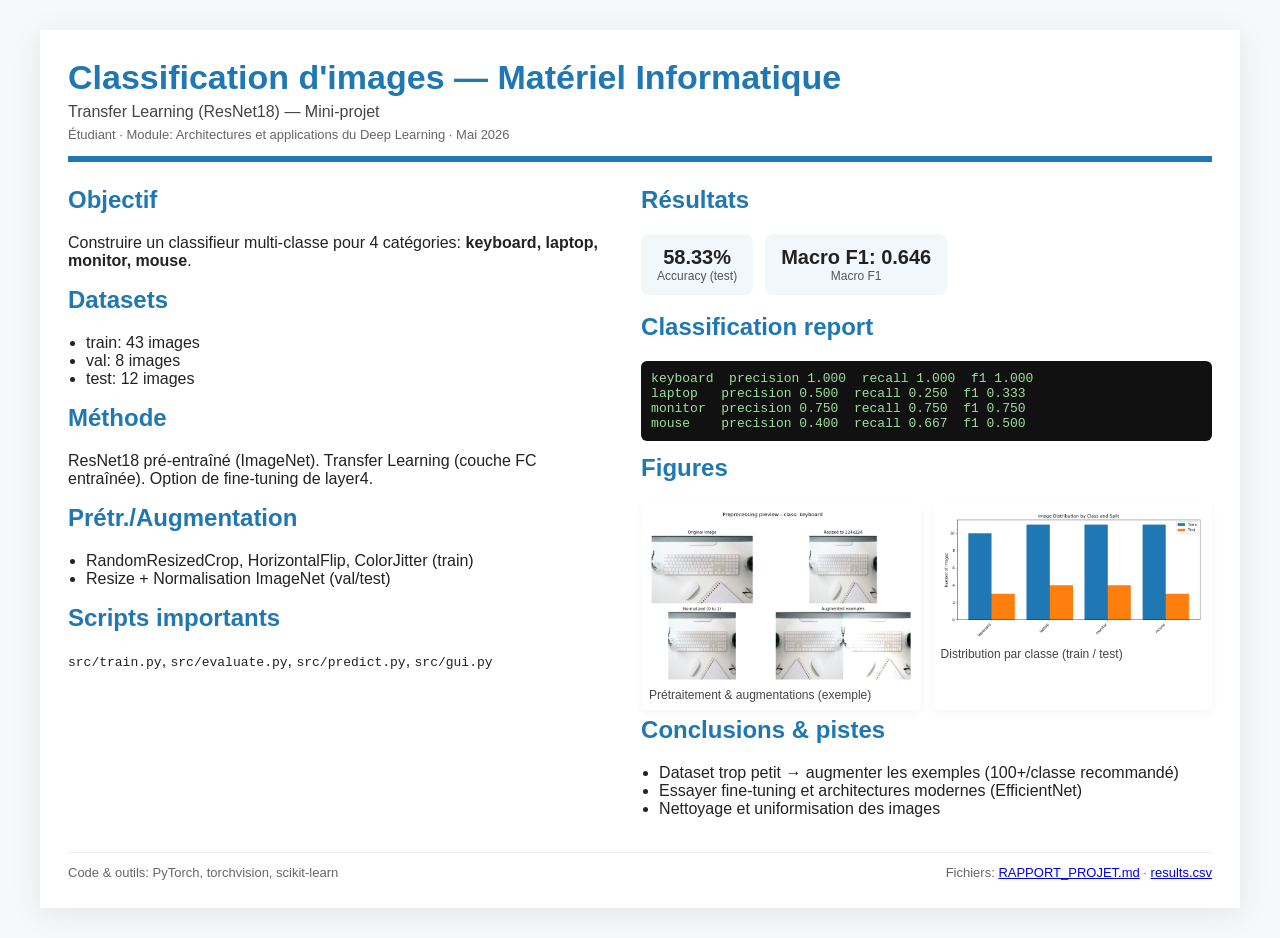
==== poster/index.html @ 9ba7bf4c "Add report, presentation, posters, and preprocessing preview script/figures" ====
<!doctype html>
<html lang="fr">
<head>
  <meta charset="utf-8">
  <meta name="viewport" content="width=device-width, initial-scale=1">
  <title>Poster — Classification Materiel Informatique</title>
  <link rel="stylesheet" href="styles.css">
</head>
<body>
  <div class="poster">
    <header class="masthead">
      <div class="title">Classification d'images — Matériel Informatique</div>
      <div class="subtitle">Transfer Learning (ResNet18) — Mini-projet</div>
      <div class="meta">Étudiant · Module: Architectures et applications du Deep Learning · Mai 2026</div>
    </header>

    <main class="content">
      <section class="col left">
        <h2>Objectif</h2>
        <p>Construire un classifieur multi-classe pour 4 catégories: <strong>keyboard, laptop, monitor, mouse</strong>.</p>

        <h2>Datasets</h2>
        <ul>
          <li>train: 43 images</li>
          <li>val: 8 images</li>
          <li>test: 12 images</li>
        </ul>

        <h2>Méthode</h2>
        <p>ResNet18 pré-entraîné (ImageNet). Transfer Learning (couche FC entraînée). Option de fine-tuning de layer4.</p>

        <h2>Prétr./Augmentation</h2>
        <ul>
          <li>RandomResizedCrop, HorizontalFlip, ColorJitter (train)</li>
          <li>Resize + Normalisation ImageNet (val/test)</li>
        </ul>

        <h2>Scripts importants</h2>
        <p><code>src/train.py</code>, <code>src/evaluate.py</code>, <code>src/predict.py</code>, <code>src/gui.py</code></p>
      </section>

      <section class="col right">
        <h2>Résultats</h2>
        <div class="metrics">
          <div class="metric">
            <div class="value">58.33%</div>
            <div class="label">Accuracy (test)</div>
          </div>
          <div class="metric">
            <div class="value">Macro F1: 0.646</div>
            <div class="label">Macro F1</div>
          </div>
        </div>

        <h2>Classification report</h2>
        <pre class="report">keyboard  precision 1.000  recall 1.000  f1 1.000
laptop   precision 0.500  recall 0.250  f1 0.333
monitor  precision 0.750  recall 0.750  f1 0.750
mouse    precision 0.400  recall 0.667  f1 0.500
</pre>

        <h2>Figures</h2>
        <div class="figures">
          <figure>
            <img src="../outputs/preprocessing_preview.png" alt="Preprocessing preview">
            <figcaption>Prétraitement & augmentations (exemple)</figcaption>
          </figure>

          <figure>
            <img src="../outputs/dataset_distribution.png" alt="Dataset distribution">
            <figcaption>Distribution par classe (train / test)</figcaption>
          </figure>
        </div>

        <h2>Conclusions & pistes</h2>
        <ul>
          <li>Dataset trop petit → augmenter les exemples (100+/classe recommandé)</li>
          <li>Essayer fine-tuning et architectures modernes (EfficientNet)</li>
          <li>Nettoyage et uniformisation des images</li>
        </ul>
      </section>
    </main>

    <footer class="foot">
      <div>Code & outils: PyTorch, torchvision, scikit-learn</div>
      <div>Fichiers: <a href="../RAPPORT_PROJET.md">RAPPORT_PROJET.md</a> · <a href="../results.csv">results.csv</a></div>
    </footer>
  </div>
</body>
</html>
---- poster/styles.css ----
/* Poster styles: printable-friendly, two-column layout */
:root{
  --bg:#ffffff;
  --accent:#1f77b4;
  --muted:#444;
  --surface:#f6f8fa;
  --max-width:1200px;
}

*{box-sizing:border-box}
body{font-family:Arial, Helvetica, sans-serif; margin:0; background:var(--surface); color:#222}
.poster{max-width:var(--max-width); margin:30px auto; background:var(--bg); padding:28px; box-shadow:0 6px 30px rgba(0,0,0,0.08)}
.masthead{border-bottom:6px solid var(--accent); padding-bottom:14px; margin-bottom:18px}
.title{font-size:34px; font-weight:700; color:var(--accent)}
.subtitle{font-size:16px; color:var(--muted); margin-top:6px}
.meta{font-size:13px; color:#666; margin-top:6px}

.content{display:flex; gap:24px}
.col{flex:1}
.col.left{max-width:48%}
.col.right{max-width:52%}

h2{color:var(--accent); margin-top:6px}
ul{padding-left:18px}
.report{background:#111; color:#9be19a; padding:10px; border-radius:6px; font-size:13px}

.metrics{display:flex; gap:12px; margin:8px 0 18px}
.metric{background:#f1f7fb; padding:12px 16px; border-radius:8px; text-align:center}
.metric .value{font-size:20px; font-weight:700}
.metric .label{font-size:12px; color:#555}

.figures{display:flex; gap:12px; margin-top:8px}
.figures figure{flex:1; margin:0; background:#fff; padding:8px; border-radius:6px; box-shadow:0 3px 10px rgba(0,0,0,0.04)}
.figures img{width:100%; height:auto; display:block; border-radius:4px}
.figures figcaption{font-size:12px; color:#444; margin-top:6px}

.foot{border-top:1px solid #eee; margin-top:18px; padding-top:12px; display:flex; justify-content:space-between; font-size:13px; color:#666}

/* Print optimized: scale up for A4 landscape if printed */
@media print{
  body{background:white}
  .poster{box-shadow:none; margin:0; padding:12mm}
  .title{font-size:36px}
  .content{flex-direction:row}
}

/* Responsive */
@media (max-width:900px){
  .content{flex-direction:column}
  .col.left,.col.right{max-width:100%}
  .title{font-size:26px}
}
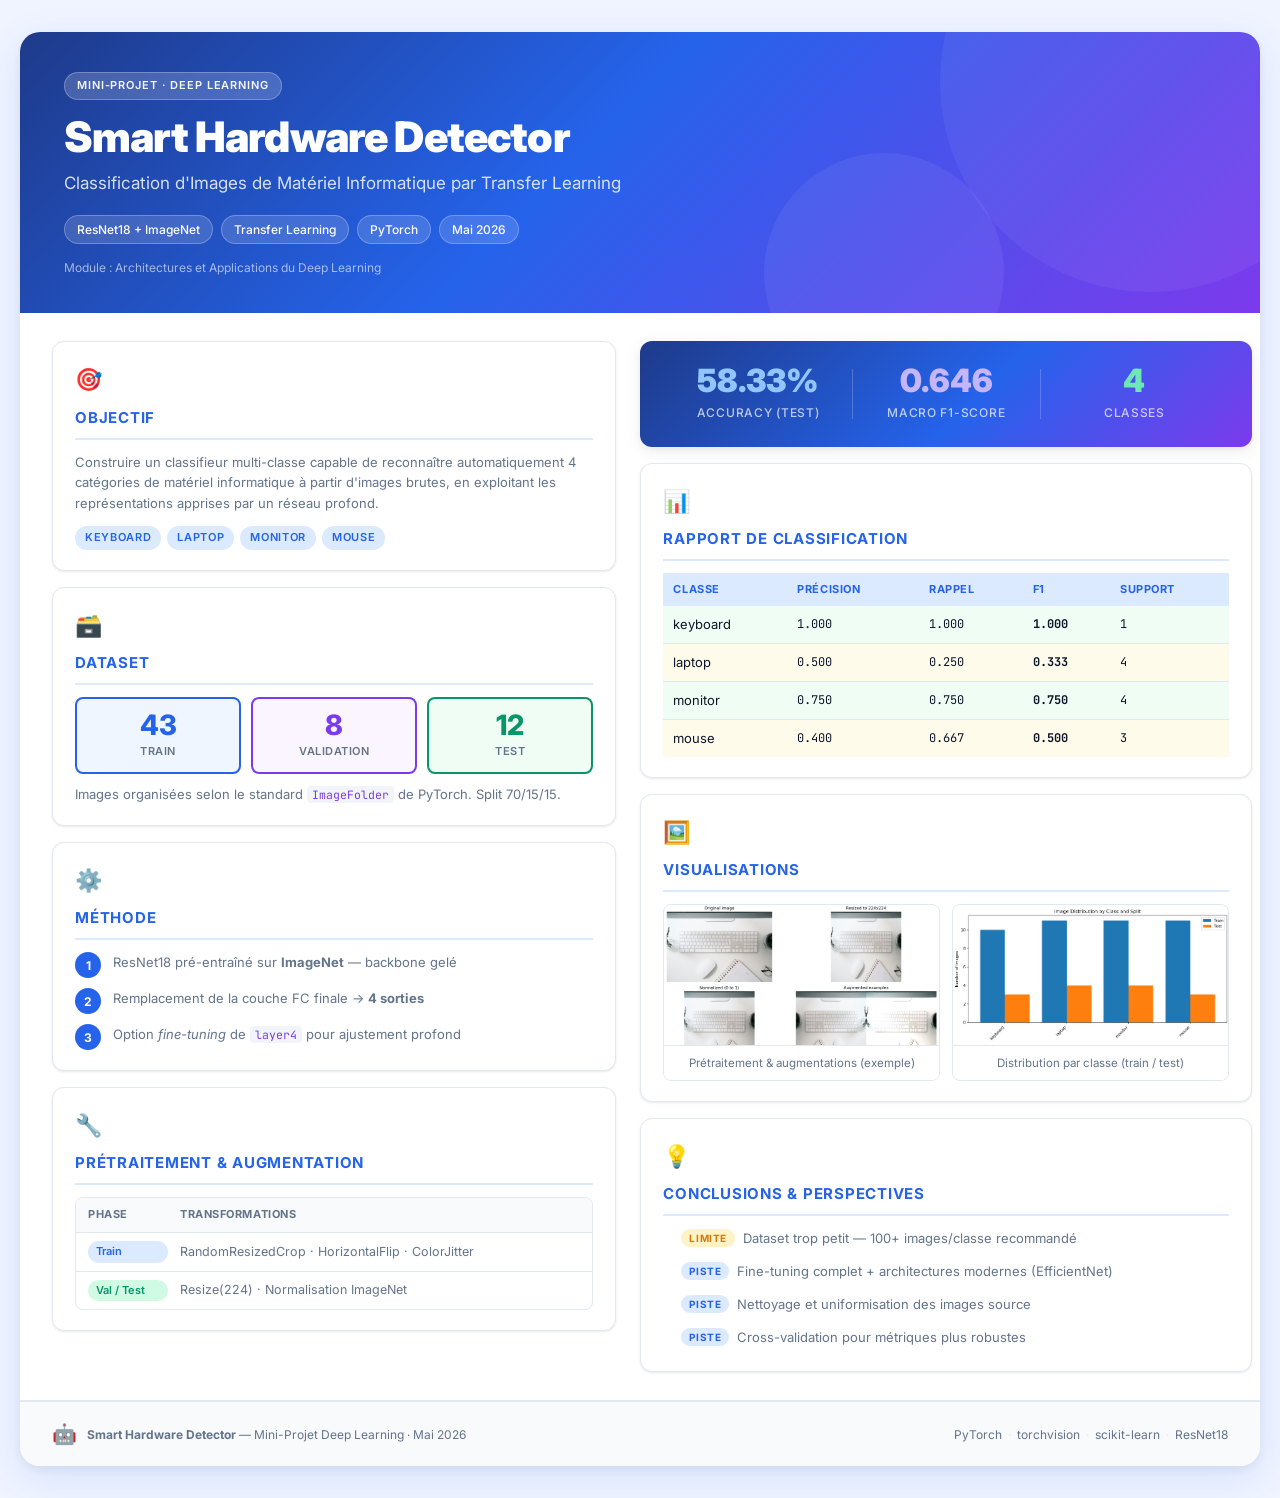
==== commit 97358491: "deete unused" ====
--- a/poster/index.html
+++ b/poster/index.html
@@ -3,88 +3,190 @@
 <head>
   <meta charset="utf-8">
   <meta name="viewport" content="width=device-width, initial-scale=1">
-  <title>Poster — Classification Materiel Informatique</title>
+  <title>Smart Hardware Detector — Poster Soutenance</title>
+  <link rel="preconnect" href="https://fonts.googleapis.com">
+  <link rel="preconnect" href="https://fonts.gstatic.com" crossorigin>
+  <link href="https://fonts.googleapis.com/css2?family=Inter:wght@400;500;600;700;800;900&family=JetBrains+Mono:wght@400;600&display=swap" rel="stylesheet">
   <link rel="stylesheet" href="styles.css">
 </head>
 <body>
   <div class="poster">
+
+    <!-- ===== HEADER ===== -->
     <header class="masthead">
-      <div class="title">Classification d'images — Matériel Informatique</div>
-      <div class="subtitle">Transfer Learning (ResNet18) — Mini-projet</div>
-      <div class="meta">Étudiant · Module: Architectures et applications du Deep Learning · Mai 2026</div>
+      <div class="masthead-inner">
+        <div class="header-badge">Mini-Projet · Deep Learning</div>
+        <h1 class="title">Smart Hardware Detector</h1>
+        <div class="subtitle">Classification d'Images de Matériel Informatique par Transfer Learning</div>
+        <div class="meta-row">
+          <span class="meta-chip">ResNet18 + ImageNet</span>
+          <span class="meta-chip">Transfer Learning</span>
+          <span class="meta-chip">PyTorch</span>
+          <span class="meta-chip">Mai 2026</span>
+        </div>
+        <div class="module-label">Module : Architectures et Applications du Deep Learning</div>
+      </div>
     </header>
 
+    <!-- ===== CONTENT GRID ===== -->
     <main class="content">
+
+      <!-- ===== LEFT COLUMN ===== -->
       <section class="col left">
-        <h2>Objectif</h2>
-        <p>Construire un classifieur multi-classe pour 4 catégories: <strong>keyboard, laptop, monitor, mouse</strong>.</p>
 
-        <h2>Datasets</h2>
-        <ul>
-          <li>train: 43 images</li>
-          <li>val: 8 images</li>
-          <li>test: 12 images</li>
-        </ul>
-
-        <h2>Méthode</h2>
-        <p>ResNet18 pré-entraîné (ImageNet). Transfer Learning (couche FC entraînée). Option de fine-tuning de layer4.</p>
-
-        <h2>Prétr./Augmentation</h2>
-        <ul>
-          <li>RandomResizedCrop, HorizontalFlip, ColorJitter (train)</li>
-          <li>Resize + Normalisation ImageNet (val/test)</li>
-        </ul>
-
-        <h2>Scripts importants</h2>
-        <p><code>src/train.py</code>, <code>src/evaluate.py</code>, <code>src/predict.py</code>, <code>src/gui.py</code></p>
-      </section>
-
-      <section class="col right">
-        <h2>Résultats</h2>
-        <div class="metrics">
-          <div class="metric">
-            <div class="value">58.33%</div>
-            <div class="label">Accuracy (test)</div>
-          </div>
-          <div class="metric">
-            <div class="value">Macro F1: 0.646</div>
-            <div class="label">Macro F1</div>
+        <div class="card">
+          <div class="card-icon">🎯</div>
+          <h2>Objectif</h2>
+          <p>Construire un classifieur multi-classe capable de reconnaître automatiquement 4 catégories de matériel informatique à partir d'images brutes, en exploitant les représentations apprises par un réseau profond.</p>
+          <div class="tag-row">
+            <span class="tag">keyboard</span>
+            <span class="tag">laptop</span>
+            <span class="tag">monitor</span>
+            <span class="tag">mouse</span>
           </div>
         </div>
 
-        <h2>Classification report</h2>
-        <pre class="report">keyboard  precision 1.000  recall 1.000  f1 1.000
-laptop   precision 0.500  recall 0.250  f1 0.333
-monitor  precision 0.750  recall 0.750  f1 0.750
-mouse    precision 0.400  recall 0.667  f1 0.500
-</pre>
-
-        <h2>Figures</h2>
-        <div class="figures">
-          <figure>
-            <img src="../outputs/preprocessing_preview.png" alt="Preprocessing preview">
-            <figcaption>Prétraitement & augmentations (exemple)</figcaption>
-          </figure>
-
-          <figure>
-            <img src="../outputs/dataset_distribution.png" alt="Dataset distribution">
-            <figcaption>Distribution par classe (train / test)</figcaption>
-          </figure>
+        <div class="card">
+          <div class="card-icon">🗃️</div>
+          <h2>Dataset</h2>
+          <div class="dataset-grid">
+            <div class="ds-item train">
+              <div class="ds-count">43</div>
+              <div class="ds-label">Train</div>
+            </div>
+            <div class="ds-item val">
+              <div class="ds-count">8</div>
+              <div class="ds-label">Validation</div>
+            </div>
+            <div class="ds-item test">
+              <div class="ds-count">12</div>
+              <div class="ds-label">Test</div>
+            </div>
+          </div>
+          <p class="note">Images organisées selon le standard <code>ImageFolder</code> de PyTorch. Split 70/15/15.</p>
         </div>
 
-        <h2>Conclusions & pistes</h2>
-        <ul>
-          <li>Dataset trop petit → augmenter les exemples (100+/classe recommandé)</li>
-          <li>Essayer fine-tuning et architectures modernes (EfficientNet)</li>
-          <li>Nettoyage et uniformisation des images</li>
-        </ul>
+        <div class="card">
+          <div class="card-icon">⚙️</div>
+          <h2>Méthode</h2>
+          <div class="method-steps">
+            <div class="step">
+              <div class="step-num">1</div>
+              <div>ResNet18 pré-entraîné sur <strong>ImageNet</strong> — backbone gelé</div>
+            </div>
+            <div class="step">
+              <div class="step-num">2</div>
+              <div>Remplacement de la couche FC finale → <strong>4 sorties</strong></div>
+            </div>
+            <div class="step">
+              <div class="step-num">3</div>
+              <div>Option <em>fine-tuning</em> de <code>layer4</code> pour ajustement profond</div>
+            </div>
+          </div>
+        </div>
+
+        <div class="card">
+          <div class="card-icon">🔧</div>
+          <h2>Prétraitement &amp; Augmentation</h2>
+          <div class="aug-table">
+            <div class="aug-row header-row">
+              <span>Phase</span><span>Transformations</span>
+            </div>
+            <div class="aug-row">
+              <span class="phase-badge train-badge">Train</span>
+              <span>RandomResizedCrop · HorizontalFlip · ColorJitter</span>
+            </div>
+            <div class="aug-row">
+              <span class="phase-badge test-badge">Val / Test</span>
+              <span>Resize(224) · Normalisation ImageNet</span>
+            </div>
+          </div>
+        </div>
+
+      </section>
+
+      <!-- ===== RIGHT COLUMN ===== -->
+      <section class="col right">
+
+        <div class="metrics-banner">
+          <div class="metric-big">
+            <div class="metric-value accent">58.33%</div>
+            <div class="metric-label">Accuracy (Test)</div>
+          </div>
+          <div class="metric-divider"></div>
+          <div class="metric-big">
+            <div class="metric-value secondary">0.646</div>
+            <div class="metric-label">Macro F1-Score</div>
+          </div>
+          <div class="metric-divider"></div>
+          <div class="metric-big">
+            <div class="metric-value tertiary">4</div>
+            <div class="metric-label">Classes</div>
+          </div>
+        </div>
+
+        <div class="card">
+          <div class="card-icon">📊</div>
+          <h2>Rapport de Classification</h2>
+          <table class="report-table">
+            <thead>
+              <tr><th>Classe</th><th>Précision</th><th>Rappel</th><th>F1</th><th>Support</th></tr>
+            </thead>
+            <tbody>
+              <tr class="row-good"><td>keyboard</td><td>1.000</td><td>1.000</td><td><strong>1.000</strong></td><td>1</td></tr>
+              <tr class="row-mid"><td>laptop</td><td>0.500</td><td>0.250</td><td><strong>0.333</strong></td><td>4</td></tr>
+              <tr class="row-good"><td>monitor</td><td>0.750</td><td>0.750</td><td><strong>0.750</strong></td><td>4</td></tr>
+              <tr class="row-mid"><td>mouse</td><td>0.400</td><td>0.667</td><td><strong>0.500</strong></td><td>3</td></tr>
+            </tbody>
+          </table>
+        </div>
+
+        <div class="card">
+          <div class="card-icon">🖼️</div>
+          <h2>Visualisations</h2>
+          <div class="figures">
+            <figure>
+              <img src="../outputs/preprocessing_preview.png" alt="Preprocessing preview">
+              <figcaption>Prétraitement &amp; augmentations (exemple)</figcaption>
+            </figure>
+            <figure>
+              <img src="../outputs/dataset_distribution.png" alt="Dataset distribution">
+              <figcaption>Distribution par classe (train / test)</figcaption>
+            </figure>
+          </div>
+        </div>
+
+        <div class="card">
+          <div class="card-icon">💡</div>
+          <h2>Conclusions &amp; Perspectives</h2>
+          <ul class="insights-list">
+            <li><span class="insight-tag warn">Limite</span> Dataset trop petit — 100+ images/classe recommandé</li>
+            <li><span class="insight-tag info">Piste</span> Fine-tuning complet + architectures modernes (EfficientNet)</li>
+            <li><span class="insight-tag info">Piste</span> Nettoyage et uniformisation des images source</li>
+            <li><span class="insight-tag info">Piste</span> Cross-validation pour métriques plus robustes</li>
+          </ul>
+        </div>
+
       </section>
     </main>
 
+    <!-- ===== FOOTER ===== -->
     <footer class="foot">
-      <div>Code & outils: PyTorch, torchvision, scikit-learn</div>
-      <div>Fichiers: <a href="../RAPPORT_PROJET.md">RAPPORT_PROJET.md</a> · <a href="../results.csv">results.csv</a></div>
+      <div class="foot-left">
+        <span class="foot-logo">🤖</span>
+        <span><strong>Smart Hardware Detector</strong> — Mini-Projet Deep Learning · Mai 2026</span>
+      </div>
+      <div class="foot-right">
+        <span>PyTorch</span>
+        <span class="sep">·</span>
+        <span>torchvision</span>
+        <span class="sep">·</span>
+        <span>scikit-learn</span>
+        <span class="sep">·</span>
+        <span>ResNet18</span>
+      </div>
     </footer>
+
   </div>
 </body>
 </html>
--- a/poster/styles.css
+++ b/poster/styles.css
@@ -1,52 +1,376 @@
-/* Poster styles: printable-friendly, two-column layout */
-:root{
-  --bg:#ffffff;
-  --accent:#1f77b4;
-  --muted:#444;
-  --surface:#f6f8fa;
-  --max-width:1200px;
-}
-
-*{box-sizing:border-box}
-body{font-family:Arial, Helvetica, sans-serif; margin:0; background:var(--surface); color:#222}
-.poster{max-width:var(--max-width); margin:30px auto; background:var(--bg); padding:28px; box-shadow:0 6px 30px rgba(0,0,0,0.08)}
-.masthead{border-bottom:6px solid var(--accent); padding-bottom:14px; margin-bottom:18px}
-.title{font-size:34px; font-weight:700; color:var(--accent)}
-.subtitle{font-size:16px; color:var(--muted); margin-top:6px}
-.meta{font-size:13px; color:#666; margin-top:6px}
-
-.content{display:flex; gap:24px}
-.col{flex:1}
-.col.left{max-width:48%}
-.col.right{max-width:52%}
-
-h2{color:var(--accent); margin-top:6px}
-ul{padding-left:18px}
-.report{background:#111; color:#9be19a; padding:10px; border-radius:6px; font-size:13px}
-
-.metrics{display:flex; gap:12px; margin:8px 0 18px}
-.metric{background:#f1f7fb; padding:12px 16px; border-radius:8px; text-align:center}
-.metric .value{font-size:20px; font-weight:700}
-.metric .label{font-size:12px; color:#555}
-
-.figures{display:flex; gap:12px; margin-top:8px}
-.figures figure{flex:1; margin:0; background:#fff; padding:8px; border-radius:6px; box-shadow:0 3px 10px rgba(0,0,0,0.04)}
-.figures img{width:100%; height:auto; display:block; border-radius:4px}
-.figures figcaption{font-size:12px; color:#444; margin-top:6px}
-
-.foot{border-top:1px solid #eee; margin-top:18px; padding-top:12px; display:flex; justify-content:space-between; font-size:13px; color:#666}
-
-/* Print optimized: scale up for A4 landscape if printed */
-@media print{
-  body{background:white}
-  .poster{box-shadow:none; margin:0; padding:12mm}
-  .title{font-size:36px}
-  .content{flex-direction:row}
-}
-
-/* Responsive */
-@media (max-width:900px){
-  .content{flex-direction:column}
-  .col.left,.col.right{max-width:100%}
-  .title{font-size:26px}
-}
+/* ====================================================
+   Smart Hardware Detector — Professional Poster Styles
+   Soutenance Mini-Projet Deep Learning · Mai 2026
+   ==================================================== */
+
+/* ---- Google Fonts fallback if offline ---- */
+@import url('https://fonts.googleapis.com/css2?family=Inter:wght@400;500;600;700;800;900&family=JetBrains+Mono:wght@400;600&display=swap');
+
+/* ---- Design Tokens ---- */
+:root {
+  --bg: #ffffff;
+  --surface: #f0f4ff;
+  --card-bg: #ffffff;
+  --accent: #2563eb;
+  --accent-light: #dbeafe;
+  --secondary: #7c3aed;
+  --secondary-light: #ede9fe;
+  --tertiary: #059669;
+  --tertiary-light: #d1fae5;
+  --warn: #d97706;
+  --warn-light: #fef3c7;
+  --text: #0f172a;
+  --text-muted: #64748b;
+  --border: #e2e8f0;
+  --shadow-sm: 0 1px 3px rgba(0,0,0,0.06), 0 1px 2px rgba(0,0,0,0.04);
+  --shadow-md: 0 4px 16px rgba(0,0,0,0.08), 0 2px 4px rgba(0,0,0,0.04);
+  --shadow-lg: 0 12px 40px rgba(37,99,235,0.12), 0 4px 8px rgba(0,0,0,0.06);
+  --radius: 12px;
+  --radius-sm: 8px;
+  --max-width: 1240px;
+  --font: 'Inter', Arial, Helvetica, sans-serif;
+  --font-mono: 'JetBrains Mono', 'Courier New', monospace;
+}
+
+/* ---- Reset ---- */
+*, *::before, *::after { box-sizing: border-box; margin: 0; padding: 0; }
+
+body {
+  font-family: var(--font);
+  background: var(--surface);
+  color: var(--text);
+  font-size: 14px;
+  line-height: 1.6;
+  -webkit-font-smoothing: antialiased;
+}
+
+/* ---- Poster Container ---- */
+.poster {
+  max-width: var(--max-width);
+  margin: 32px auto;
+  background: var(--bg);
+  border-radius: 20px;
+  overflow: hidden;
+  box-shadow: var(--shadow-lg);
+}
+
+/* ====================================================
+   MASTHEAD / HEADER
+   ==================================================== */
+.masthead {
+  background: linear-gradient(135deg, #1e3a8a 0%, #2563eb 45%, #7c3aed 100%);
+  padding: 40px 44px 36px;
+  position: relative;
+  overflow: hidden;
+}
+
+/* Decorative circles */
+.masthead::before {
+  content: '';
+  position: absolute;
+  width: 420px; height: 420px;
+  border-radius: 50%;
+  background: rgba(255,255,255,0.05);
+  top: -160px; right: -100px;
+}
+.masthead::after {
+  content: '';
+  position: absolute;
+  width: 240px; height: 240px;
+  border-radius: 50%;
+  background: rgba(255,255,255,0.06);
+  bottom: -80px; left: 60%;
+}
+
+.masthead-inner { position: relative; z-index: 1; }
+
+.header-badge {
+  display: inline-block;
+  background: rgba(255,255,255,0.18);
+  color: rgba(255,255,255,0.95);
+  font-size: 11px;
+  font-weight: 600;
+  letter-spacing: 0.08em;
+  text-transform: uppercase;
+  padding: 4px 12px;
+  border-radius: 20px;
+  border: 1px solid rgba(255,255,255,0.25);
+  margin-bottom: 14px;
+}
+
+.title {
+  font-size: 42px;
+  font-weight: 900;
+  color: #ffffff;
+  letter-spacing: -0.02em;
+  line-height: 1.1;
+  margin-bottom: 10px;
+}
+
+.subtitle {
+  font-size: 17px;
+  color: rgba(255,255,255,0.82);
+  font-weight: 400;
+  margin-bottom: 18px;
+}
+
+.meta-row {
+  display: flex;
+  flex-wrap: wrap;
+  gap: 8px;
+  margin-bottom: 14px;
+}
+
+.meta-chip {
+  background: rgba(255,255,255,0.15);
+  border: 1px solid rgba(255,255,255,0.25);
+  color: #fff;
+  font-size: 12px;
+  font-weight: 500;
+  padding: 4px 12px;
+  border-radius: 20px;
+  backdrop-filter: blur(4px);
+}
+
+.module-label {
+  font-size: 12px;
+  color: rgba(255,255,255,0.60);
+  font-weight: 400;
+}
+
+/* ====================================================
+   CONTENT GRID
+   ==================================================== */
+.content {
+  display: flex;
+  gap: 0;
+  padding: 28px 32px;
+  gap: 24px;
+}
+
+.col { flex: 1; display: flex; flex-direction: column; gap: 16px; }
+.col.left  { flex: 0 0 48%; max-width: 48%; }
+.col.right { flex: 0 0 52%; max-width: 52%; }
+
+/* ====================================================
+   CARDS
+   ==================================================== */
+.card {
+  background: var(--card-bg);
+  border: 1px solid var(--border);
+  border-radius: var(--radius);
+  padding: 20px 22px;
+  box-shadow: var(--shadow-sm);
+  transition: box-shadow 0.2s ease;
+}
+.card:hover { box-shadow: var(--shadow-md); }
+
+.card-icon {
+  font-size: 22px;
+  margin-bottom: 8px;
+}
+
+.card h2 {
+  font-size: 15px;
+  font-weight: 700;
+  color: var(--accent);
+  text-transform: uppercase;
+  letter-spacing: 0.05em;
+  margin-bottom: 12px;
+  padding-bottom: 8px;
+  border-bottom: 2px solid var(--accent-light);
+}
+
+.card p { color: var(--text-muted); font-size: 13px; }
+.card ul { padding-left: 18px; color: var(--text-muted); font-size: 13px; }
+.card ul li { margin-bottom: 4px; }
+
+/* ---- Tags ---- */
+.tag-row { display: flex; flex-wrap: wrap; gap: 6px; margin-top: 12px; }
+.tag {
+  background: var(--accent-light);
+  color: var(--accent);
+  font-size: 11px;
+  font-weight: 600;
+  padding: 3px 10px;
+  border-radius: 20px;
+  text-transform: uppercase;
+  letter-spacing: 0.06em;
+}
+
+/* ---- Dataset grid ---- */
+.dataset-grid { display: flex; gap: 10px; margin: 12px 0 10px; }
+.ds-item {
+  flex: 1;
+  text-align: center;
+  padding: 12px 8px;
+  border-radius: var(--radius-sm);
+  border: 2px solid transparent;
+}
+.ds-item.train  { background: #eff6ff; border-color: var(--accent); }
+.ds-item.val    { background: #faf5ff; border-color: var(--secondary); }
+.ds-item.test   { background: #f0fdf4; border-color: var(--tertiary); }
+.ds-count {
+  font-size: 28px; font-weight: 800; line-height: 1;
+}
+.train  .ds-count { color: var(--accent); }
+.val    .ds-count { color: var(--secondary); }
+.test   .ds-count { color: var(--tertiary); }
+.ds-label { font-size: 11px; color: var(--text-muted); margin-top: 4px; font-weight: 600; text-transform: uppercase; letter-spacing: 0.05em; }
+
+.note { font-size: 11.5px; color: var(--text-muted); margin-top: 2px; }
+code {
+  font-family: var(--font-mono);
+  background: #f1f5f9;
+  padding: 1px 5px;
+  border-radius: 4px;
+  font-size: 11.5px;
+  color: var(--secondary);
+}
+
+/* ---- Method steps ---- */
+.method-steps { display: flex; flex-direction: column; gap: 10px; margin-top: 4px; }
+.step {
+  display: flex;
+  align-items: flex-start;
+  gap: 12px;
+  font-size: 13px;
+  color: var(--text-muted);
+}
+.step-num {
+  min-width: 26px; height: 26px;
+  background: var(--accent);
+  color: #fff;
+  font-size: 12px; font-weight: 700;
+  border-radius: 50%;
+  display: flex; align-items: center; justify-content: center;
+  flex-shrink: 0;
+}
+
+/* ---- Augmentation table ---- */
+.aug-table { display: flex; flex-direction: column; gap: 0; border-radius: var(--radius-sm); overflow: hidden; border: 1px solid var(--border); margin-top: 8px; font-size: 12.5px; }
+.aug-row { display: flex; align-items: center; gap: 12px; padding: 8px 12px; }
+.aug-row.header-row { background: #f8fafc; font-weight: 700; font-size: 11px; text-transform: uppercase; letter-spacing: 0.05em; color: var(--text-muted); }
+.aug-row:not(.header-row) { border-top: 1px solid var(--border); color: var(--text-muted); }
+.aug-row span:first-child { min-width: 80px; }
+
+.phase-badge {
+  display: inline-block;
+  padding: 2px 8px; border-radius: 20px;
+  font-size: 11px; font-weight: 600;
+}
+.train-badge { background: var(--accent-light); color: var(--accent); }
+.test-badge  { background: var(--tertiary-light); color: var(--tertiary); }
+
+/* ====================================================
+   METRICS BANNER
+   ==================================================== */
+.metrics-banner {
+  background: linear-gradient(135deg, #1e3a8a 0%, #2563eb 55%, #7c3aed 100%);
+  border-radius: var(--radius);
+  padding: 24px 28px;
+  display: flex;
+  align-items: center;
+  gap: 0;
+  box-shadow: var(--shadow-md);
+}
+.metric-big { flex: 1; text-align: center; }
+.metric-value {
+  font-size: 32px; font-weight: 900; line-height: 1;
+  margin-bottom: 6px;
+}
+.metric-value.accent    { color: #93c5fd; }
+.metric-value.secondary { color: #c4b5fd; }
+.metric-value.tertiary  { color: #6ee7b7; }
+.metric-label { font-size: 12px; color: rgba(255,255,255,0.70); font-weight: 500; text-transform: uppercase; letter-spacing: 0.06em; }
+.metric-divider { width: 1px; height: 50px; background: rgba(255,255,255,0.2); flex-shrink: 0; margin: 0 4px; }
+
+/* ====================================================
+   REPORT TABLE
+   ==================================================== */
+.report-table {
+  width: 100%; border-collapse: collapse; font-size: 13px; margin-top: 4px;
+}
+.report-table th {
+  background: var(--accent-light);
+  color: var(--accent);
+  font-weight: 700;
+  font-size: 11px;
+  text-transform: uppercase;
+  letter-spacing: 0.05em;
+  padding: 8px 10px;
+  text-align: left;
+}
+.report-table td { padding: 8px 10px; border-bottom: 1px solid var(--border); }
+.report-table tbody tr:last-child td { border-bottom: none; }
+.row-good { background: #f0fdf4; }
+.row-mid  { background: #fffbeb; }
+.report-table td:not(:first-child) { font-family: var(--font-mono); font-size: 12px; }
+
+/* ====================================================
+   FIGURES
+   ==================================================== */
+.figures { display: flex; gap: 12px; margin-top: 4px; }
+.figures figure {
+  flex: 1; margin: 0;
+  border: 1px solid var(--border);
+  border-radius: var(--radius-sm);
+  overflow: hidden;
+  background: #f8fafc;
+}
+.figures img { width: 100%; height: 140px; object-fit: cover; display: block; }
+.figures figcaption { font-size: 11.5px; color: var(--text-muted); padding: 8px 10px; text-align: center; background: #fff; border-top: 1px solid var(--border); }
+
+/* ====================================================
+   INSIGHTS LIST
+   ==================================================== */
+.insights-list { list-style: none; padding: 0; display: flex; flex-direction: column; gap: 8px; margin-top: 4px; }
+.insights-list li { font-size: 13px; color: var(--text-muted); display: flex; align-items: flex-start; gap: 8px; }
+.insight-tag {
+  display: inline-block;
+  padding: 1px 8px; border-radius: 20px;
+  font-size: 10px; font-weight: 700;
+  text-transform: uppercase; letter-spacing: 0.06em;
+  flex-shrink: 0; margin-top: 1px;
+}
+.insight-tag.warn { background: var(--warn-light); color: var(--warn); }
+.insight-tag.info { background: var(--accent-light); color: var(--accent); }
+
+/* ====================================================
+   FOOTER
+   ==================================================== */
+.foot {
+  border-top: 2px solid var(--border);
+  padding: 16px 32px;
+  display: flex;
+  align-items: center;
+  justify-content: space-between;
+  background: #f8fafc;
+  font-size: 12px;
+  color: var(--text-muted);
+}
+.foot-left { display: flex; align-items: center; gap: 10px; }
+.foot-logo { font-size: 20px; }
+.foot-right { display: flex; align-items: center; gap: 6px; font-size: 12px; color: var(--text-muted); }
+.sep { color: var(--border); }
+
+/* ====================================================
+   PRINT OPTIMIZED
+   ==================================================== */
+@media print {
+  body { background: white; }
+  .poster { box-shadow: none; margin: 0; border-radius: 0; }
+  .masthead { -webkit-print-color-adjust: exact; print-color-adjust: exact; }
+  .metrics-banner { -webkit-print-color-adjust: exact; print-color-adjust: exact; }
+  .card:hover { box-shadow: var(--shadow-sm); }
+}
+
+/* ====================================================
+   RESPONSIVE
+   ==================================================== */
+@media (max-width: 960px) {
+  .content { flex-direction: column; }
+  .col.left, .col.right { max-width: 100%; flex: none; }
+  .title { font-size: 30px; }
+  .masthead { padding: 28px 24px; }
+}
